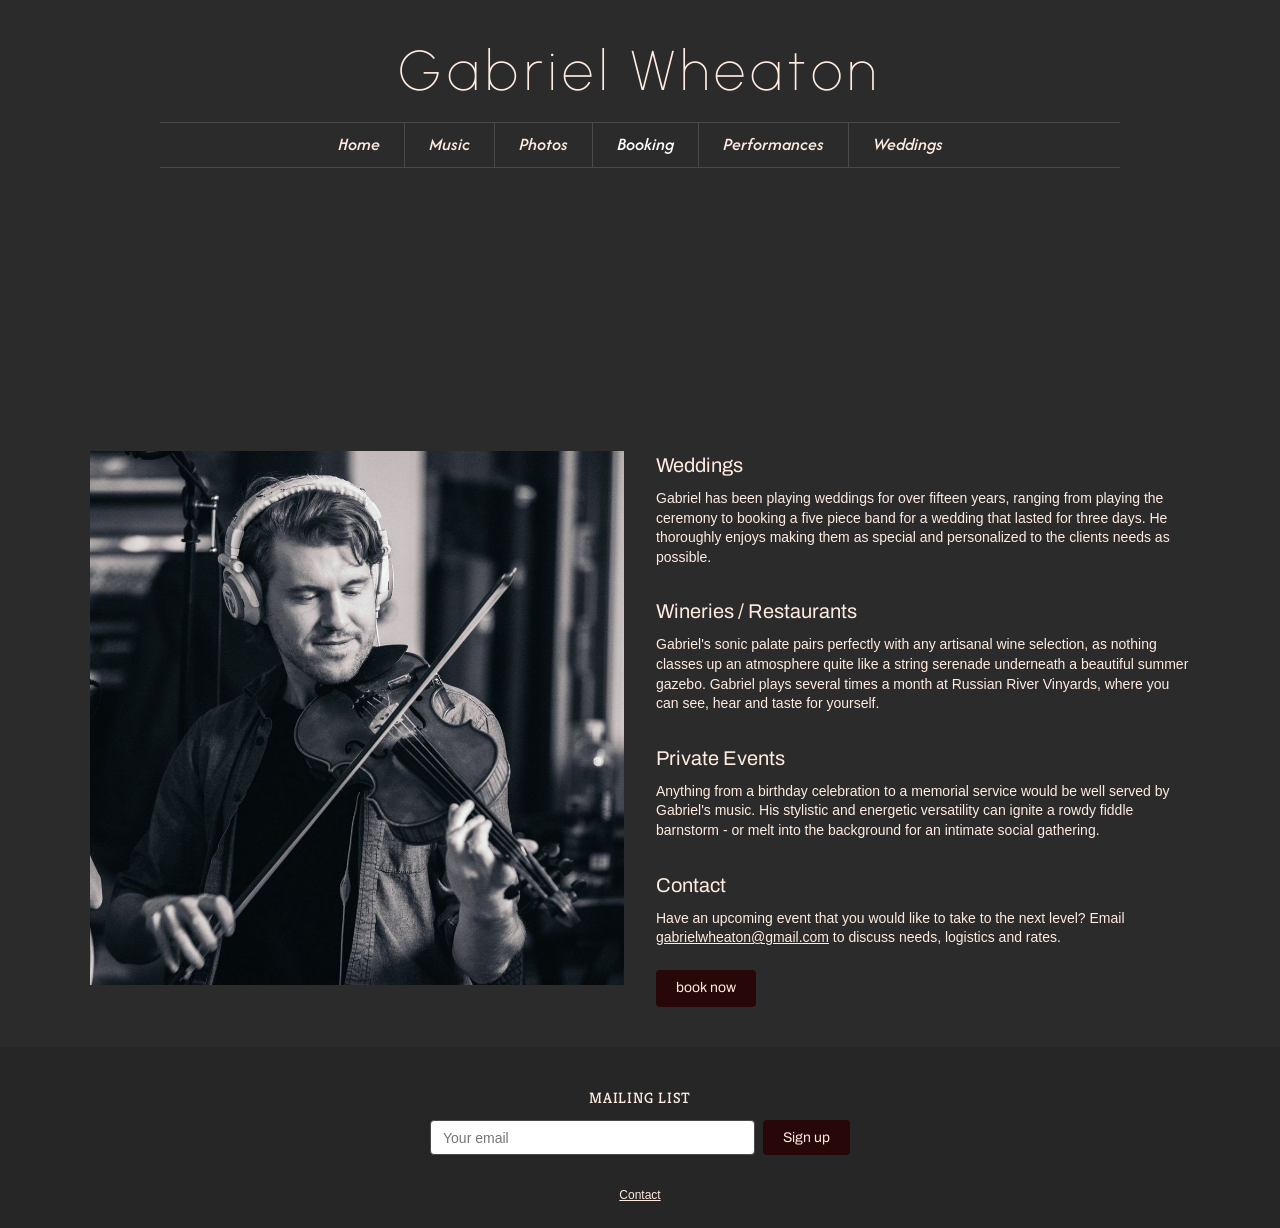
==== booking.html @ 05e85350 "Add Music, Photos, Booking, Performances and Weddings pages Co-Authored-By: Claude Opus 5.5 <noreply" ====
<!DOCTYPE html>
<html lang="en">
<head>
    <meta charset="UTF-8">
    <meta name="viewport" content="width=device-width, initial-scale=1.0">
    <title>Booking | Gabriel Wheaton</title>
    <link rel="preconnect" href="https://fonts.googleapis.com">
    <link rel="preconnect" href="https://fonts.gstatic.com" crossorigin>
    <link href="https://fonts.googleapis.com/css2?family=Afacad:ital,wght@1,500&family=Archivo:wght@400;700&family=Kreon&family=Urbanist:wght@100&display=swap" rel="stylesheet">
    <link rel="stylesheet" href="styles.css">
</head>
<body>
    <header class="site-header">
        <h1 class="page-title"><a href="index.html">Gabriel Wheaton</a></h1>
        <nav class="main-nav">
            <ul>
                <li><a href="index.html">Home</a></li>
                <li><a href="music.html">Music</a></li>
                <li><a href="photos.html">Photos</a></li>
                <li class="selected"><a href="booking.html">Booking</a></li>
                <li><a href="performances.html">Performances</a></li>
                <li><a href="weddings.html">Weddings</a></li>
            </ul>
        </nav>
        <div class="header-media"></div>
    </header>

    <main>
        <section class="section">
            <div class="columns">
                <div class="column">
                    <img class="square-photo" src="images/booking.jpg" alt="Gabriel Wheaton playing violin">
                </div>
                <div class="column text">
                    <h2>Weddings</h2>
                    <p>Gabriel has been playing weddings for over fifteen years, ranging from playing the ceremony to booking a five piece band for a wedding that lasted for three days. He thoroughly enjoys making them as special and personalized to the clients needs as possible.</p>
                    <h2>Wineries / Restaurants</h2>
                    <p>Gabriel's sonic palate pairs perfectly with any artisanal wine selection, as nothing classes up an atmosphere quite like a string serenade underneath a beautiful summer gazebo. Gabriel plays several times a month at Russian River Vinyards, where you can see, hear and taste for yourself.</p>
                    <h2>Private Events</h2>
                    <p>Anything from a birthday celebration to a memorial service would be well served by Gabriel's music. His stylistic and energetic versatility can ignite a rowdy fiddle barnstorm - or melt into the background for an intimate social gathering.</p>
                    <h2>Contact</h2>
                    <p>Have an upcoming event that you would like to take to the next level? Email <a href="mailto:gabrielwheaton@gmail.com">gabrielwheaton@gmail.com</a> to discuss needs, logistics and rates.</p>
                    <a class="button" href="mailto:gabrielwheaton@gmail.com">book now</a>
                </div>
            </div>
        </section>
    </main>

    <footer class="site-footer">
        <form class="mailing-list" action="#" onsubmit="return false;">
            <h3>Mailing List</h3>
            <div class="control">
                <input type="email" placeholder="Your email" required>
                <button type="submit" class="button">Sign up</button>
            </div>
        </form>
        <nav class="footer-nav">
            <ul>
                <li><a href="mailto:gabrielwheaton@gmail.com">Contact</a></li>
            </ul>
        </nav>
    </footer>
</body>
</html>
---- styles.css ----
:root {
    --text: hsl(21, 100%, 94%);
    --nav-hover: #fff;
    --page-bg: hsl(0, 0%, 17%);
    --section-alt-bg: hsl(0, 0%, 15%);
    --divider: hsl(0, 0%, 29%);
    --button: hsl(0, 69%, 9%);
    --button-hover: hsl(0, 34%, 34%);
}

* {
    box-sizing: border-box;
    margin: 0;
    padding: 0;
}

body {
    background: var(--page-bg);
    color: var(--text);
    font-family: Arial, Helvetica, sans-serif;
    font-size: 14px;
    line-height: 1.4;
}

a {
    color: var(--text);
}

.site-header {
    text-align: center;
    padding-top: 2.5rem;
}

.page-title {
    font-family: 'Urbanist', sans-serif;
    font-weight: 100;
    font-size: 56px;
    letter-spacing: 0.1em;
    line-height: 1.1;
    padding: 0 1rem;
}

.page-title a {
    text-decoration: none;
}

.main-nav ul {
    list-style: none;
    display: flex;
    flex-wrap: wrap;
    justify-content: center;
    margin: 1.25rem auto 0;
    max-width: 960px;
    border-top: 1px solid var(--divider);
    border-bottom: 1px solid var(--divider);
}

.main-nav li + li {
    border-left: 1px solid var(--divider);
}

.main-nav a {
    display: block;
    padding: 0.6rem 1.5rem;
    font-family: 'Afacad', sans-serif;
    font-style: italic;
    font-weight: 500;
    font-size: 18px;
    text-decoration: none;
    transition: color 0.2s;
}

.main-nav a:hover,
.main-nav .selected a {
    color: var(--nav-hover);
}

.header-media {
    height: 27vh;
    background: var(--page-bg);
}

.section {
    position: relative;
    overflow: hidden;
    padding: 2.5rem 1.5rem;
}

.section-bg {
    position: absolute;
    inset: 0;
    background-size: cover;
    background-position: 65% center;
    background-attachment: fixed;
    opacity: 0.16;
}

.columns {
    position: relative;
    display: grid;
    grid-template-columns: 1fr 1fr;
    gap: 2rem;
    max-width: 1100px;
    margin: 0 auto;
}

.bio-section {
    padding-top: 4rem;
    padding-bottom: 4rem;
}

.bio-section p {
    margin-bottom: 1em;
}

.video {
    position: relative;
    aspect-ratio: 16 / 9;
}

.video iframe {
    position: absolute;
    inset: 0;
    width: 100%;
    height: 100%;
    border: 0;
}

.narrow {
    position: relative;
    max-width: 720px;
    margin: 0 auto;
}

.text h2 {
    font-family: 'Archivo', sans-serif;
    font-weight: 400;
    font-size: 20px;
    margin: 1.5em 0 0.5em;
}

.text h2:first-child {
    margin-top: 0;
}

.text p {
    margin-bottom: 1em;
}

.text a.button {
    display: inline-block;
    margin-top: 0.5rem;
    text-decoration: none;
}

blockquote {
    margin: 1.5em 0;
    padding-left: 1rem;
    border-left: 2px solid var(--divider);
}

.stack {
    display: flex;
    flex-direction: column;
    align-items: center;
    gap: 2.5rem;
}

.bandcamp {
    width: 350px;
    max-width: 100%;
    height: 470px;
    border: 0;
}

.square-photo {
    width: 100%;
    aspect-ratio: 1;
    object-fit: cover;
    display: block;
}

.gallery {
    display: grid;
    grid-template-columns: repeat(auto-fill, minmax(220px, 1fr));
    gap: 0.75rem;
    max-width: 1100px;
    margin: 0 auto;
}

.gallery img {
    width: 100%;
    aspect-ratio: 1;
    object-fit: cover;
    display: block;
    transition: opacity 0.2s;
}

.gallery a:hover img {
    opacity: 0.8;
}

.weddings-hero {
    min-height: 80vh;
    display: flex;
    align-items: flex-end;
    padding-bottom: 4rem;
    background-size: cover;
    background-position: center;
    box-shadow: inset 0 -60vh 60vh -20vh rgba(0, 0, 0, 0.75);
}

.site-footer {
    background: var(--section-alt-bg);
    padding: 2.5rem 1.5rem 1.5rem;
    text-align: center;
}

.mailing-list h3 {
    font-family: 'Kreon', serif;
    font-weight: 400;
    font-size: 15px;
    text-transform: uppercase;
    letter-spacing: 0.05em;
    margin-bottom: 0.75rem;
}

.mailing-list .control {
    display: flex;
    justify-content: center;
    gap: 0.5rem;
    max-width: 420px;
    margin: 0 auto;
}

.mailing-list input {
    flex: 1;
    min-width: 0;
    padding: 0.55rem 0.75rem;
    border: 1px solid var(--divider);
    border-radius: 4px;
    background: #fff;
    color: #222;
    font-size: 14px;
}

.button {
    padding: 0.55rem 1.25rem;
    background: var(--button);
    color: var(--text);
    border: 0;
    border-radius: 4px;
    font-family: 'Archivo', sans-serif;
    font-size: 14px;
    cursor: pointer;
    transition: background 0.2s;
}

.button:hover {
    background: var(--button-hover);
}

.footer-nav ul {
    list-style: none;
    margin-top: 2rem;
    font-size: 12px;
}

@media (max-width: 700px) {
    .page-title {
        font-size: 38px;
    }

    .main-nav li + li {
        border-left: 0;
    }

    .main-nav a {
        padding: 0.4rem 0.9rem;
    }

    .header-media {
        height: 12vh;
    }

    .columns {
        grid-template-columns: 1fr;
    }

    .bio-section .column:empty {
        display: none;
    }

    .section-bg {
        background-attachment: scroll;
    }
}
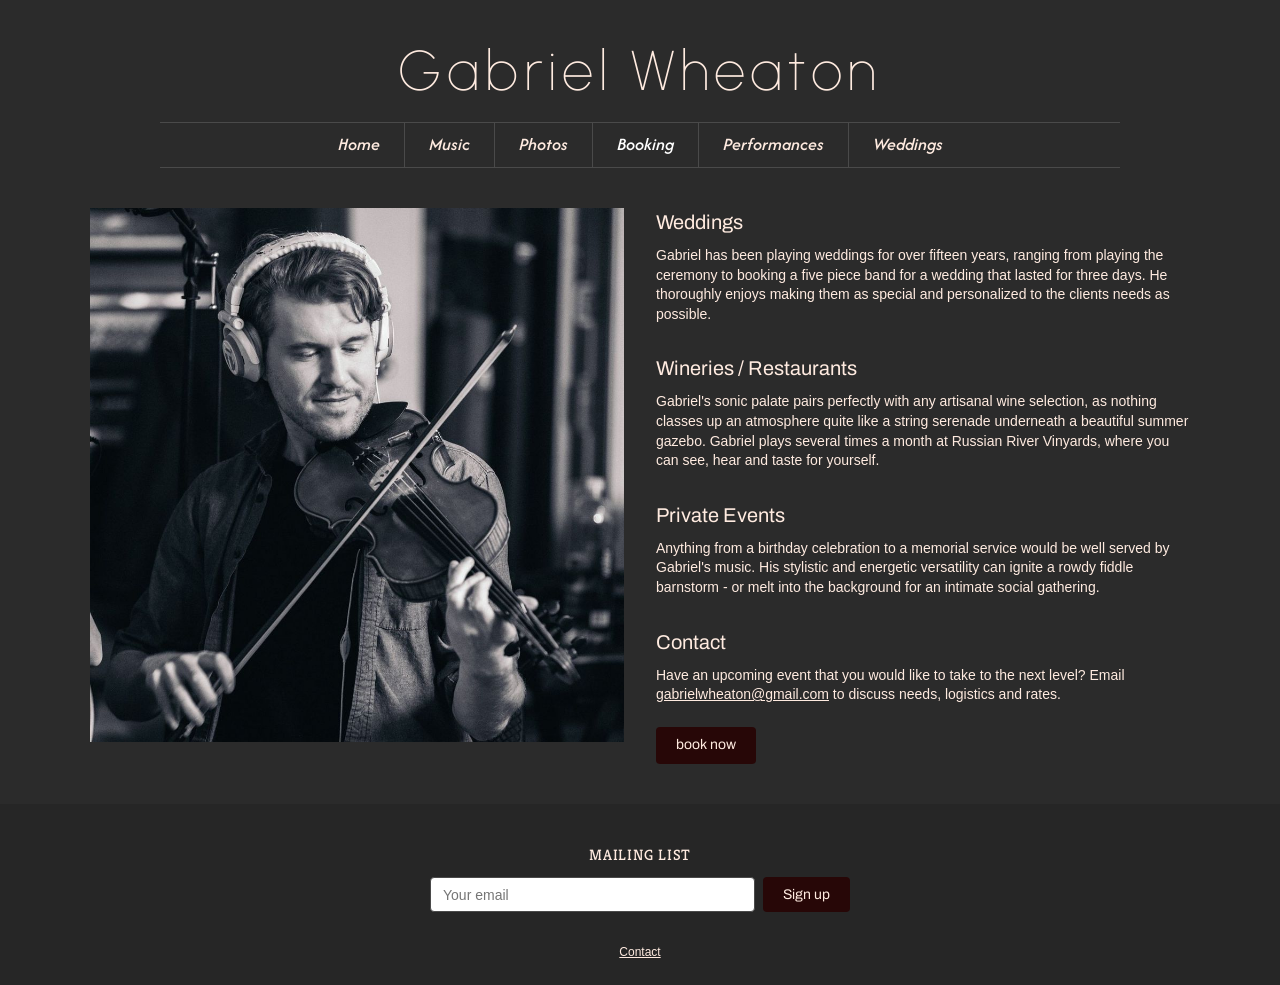
==== commit da717924: "Remove empty header block that left a gap under the menu Co-Authored-By: Claude Opus 5.5 <noreply@an" ====
--- a/booking.html
+++ b/booking.html
@@ -22,7 +22,6 @@
                 <li><a href="weddings.html">Weddings</a></li>
             </ul>
         </nav>
-        <div class="header-media"></div>
     </header>
 
     <main>
--- a/styles.css
+++ b/styles.css
@@ -73,11 +73,6 @@
 .main-nav a:hover,
 .main-nav .selected a {
     color: var(--nav-hover);
-}
-
-.header-media {
-    height: 27vh;
-    background: var(--page-bg);
 }
 
 .section {
@@ -279,10 +274,6 @@
         padding: 0.4rem 0.9rem;
     }
 
-    .header-media {
-        height: 12vh;
-    }
-
     .columns {
         grid-template-columns: 1fr;
     }
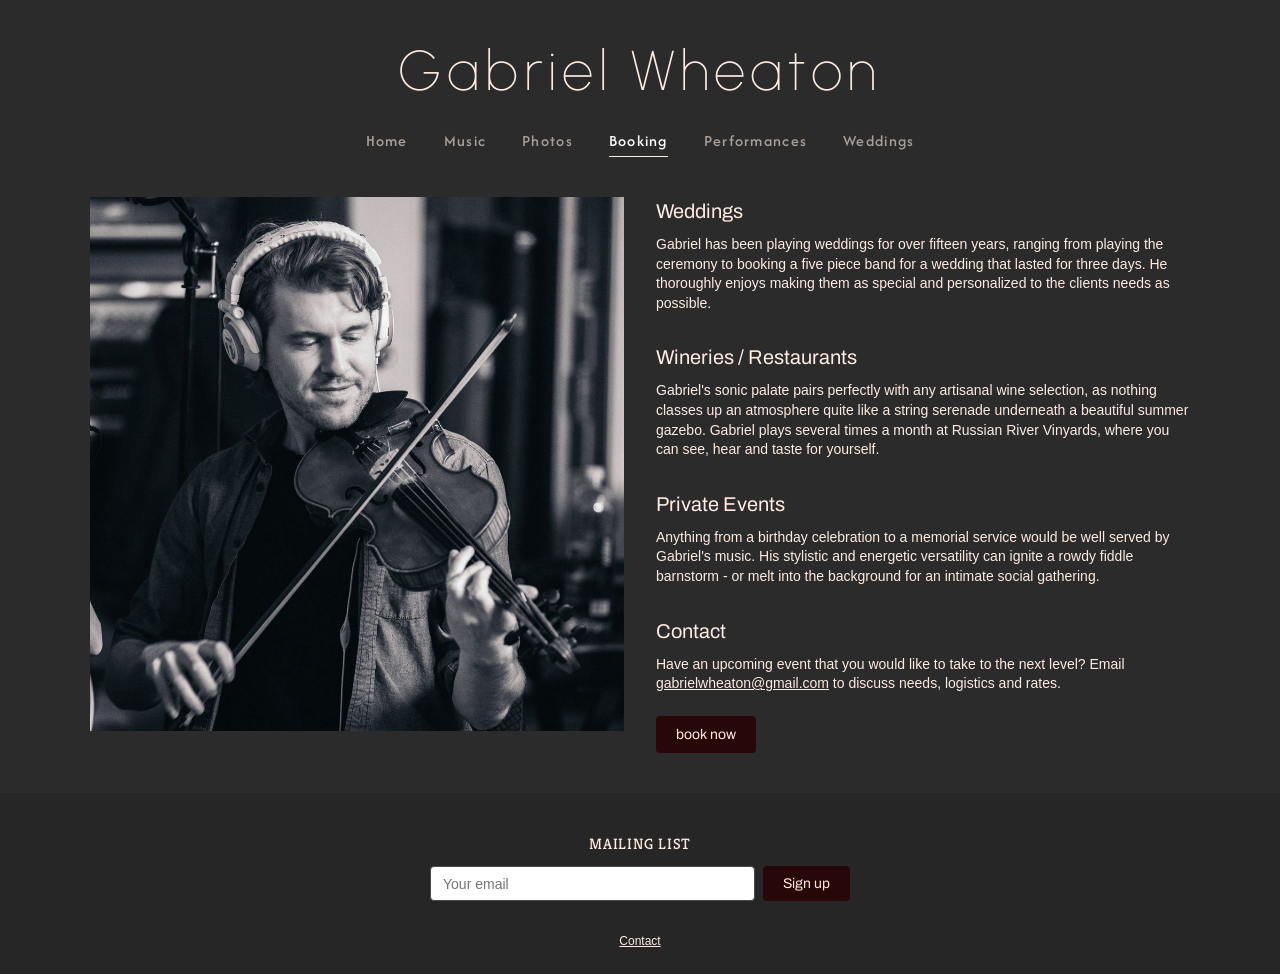
==== commit 3babc97f: "Use upright Afacad for menu text Co-Authored-By: Claude Haiku 5.5 <noreply@anthropic.com>" ====
--- a/booking.html
+++ b/booking.html
@@ -6,7 +6,7 @@
     <title>Booking | Gabriel Wheaton</title>
     <link rel="preconnect" href="https://fonts.googleapis.com">
     <link rel="preconnect" href="https://fonts.gstatic.com" crossorigin>
-    <link href="https://fonts.googleapis.com/css2?family=Afacad:ital,wght@1,500&family=Archivo:wght@400;700&family=Kreon&family=Urbanist:wght@100&display=swap" rel="stylesheet">
+    <link href="https://fonts.googleapis.com/css2?family=Afacad:ital,wght@0,500;1,500&family=Archivo:wght@400;700&family=Kreon&family=Urbanist:wght@100&display=swap" rel="stylesheet">
     <link rel="stylesheet" href="styles.css">
 </head>
 <body>
--- a/styles.css
+++ b/styles.css
@@ -49,30 +49,32 @@
     display: flex;
     flex-wrap: wrap;
     justify-content: center;
-    margin: 1.25rem auto 0;
+    gap: 0.5rem 2.25rem;
+    margin: 1.5rem auto 0;
     max-width: 960px;
-    border-top: 1px solid var(--divider);
-    border-bottom: 1px solid var(--divider);
-}
-
-.main-nav li + li {
-    border-left: 1px solid var(--divider);
 }
 
 .main-nav a {
-    display: block;
-    padding: 0.6rem 1.5rem;
+    display: inline-block;
+    padding: 0.25rem 0;
     font-family: 'Afacad', sans-serif;
-    font-style: italic;
+    font-style: normal;
     font-weight: 500;
-    font-size: 18px;
+    font-size: 16px;
+    letter-spacing: 0.08em;
     text-decoration: none;
-    transition: color 0.2s;
+    color: rgba(255, 235, 224, 0.6);
+    border-bottom: 1px solid transparent;
+    transition: color 0.2s, border-color 0.2s;
 }
 
 .main-nav a:hover,
 .main-nav .selected a {
     color: var(--nav-hover);
+}
+
+.main-nav .selected a {
+    border-bottom-color: var(--text);
 }
 
 .section {
@@ -266,12 +268,12 @@
         font-size: 38px;
     }
 
-    .main-nav li + li {
-        border-left: 0;
+    .main-nav ul {
+        gap: 0.5rem 1.25rem;
     }
 
     .main-nav a {
-        padding: 0.4rem 0.9rem;
+        font-size: 14px;
     }
 
     .columns {
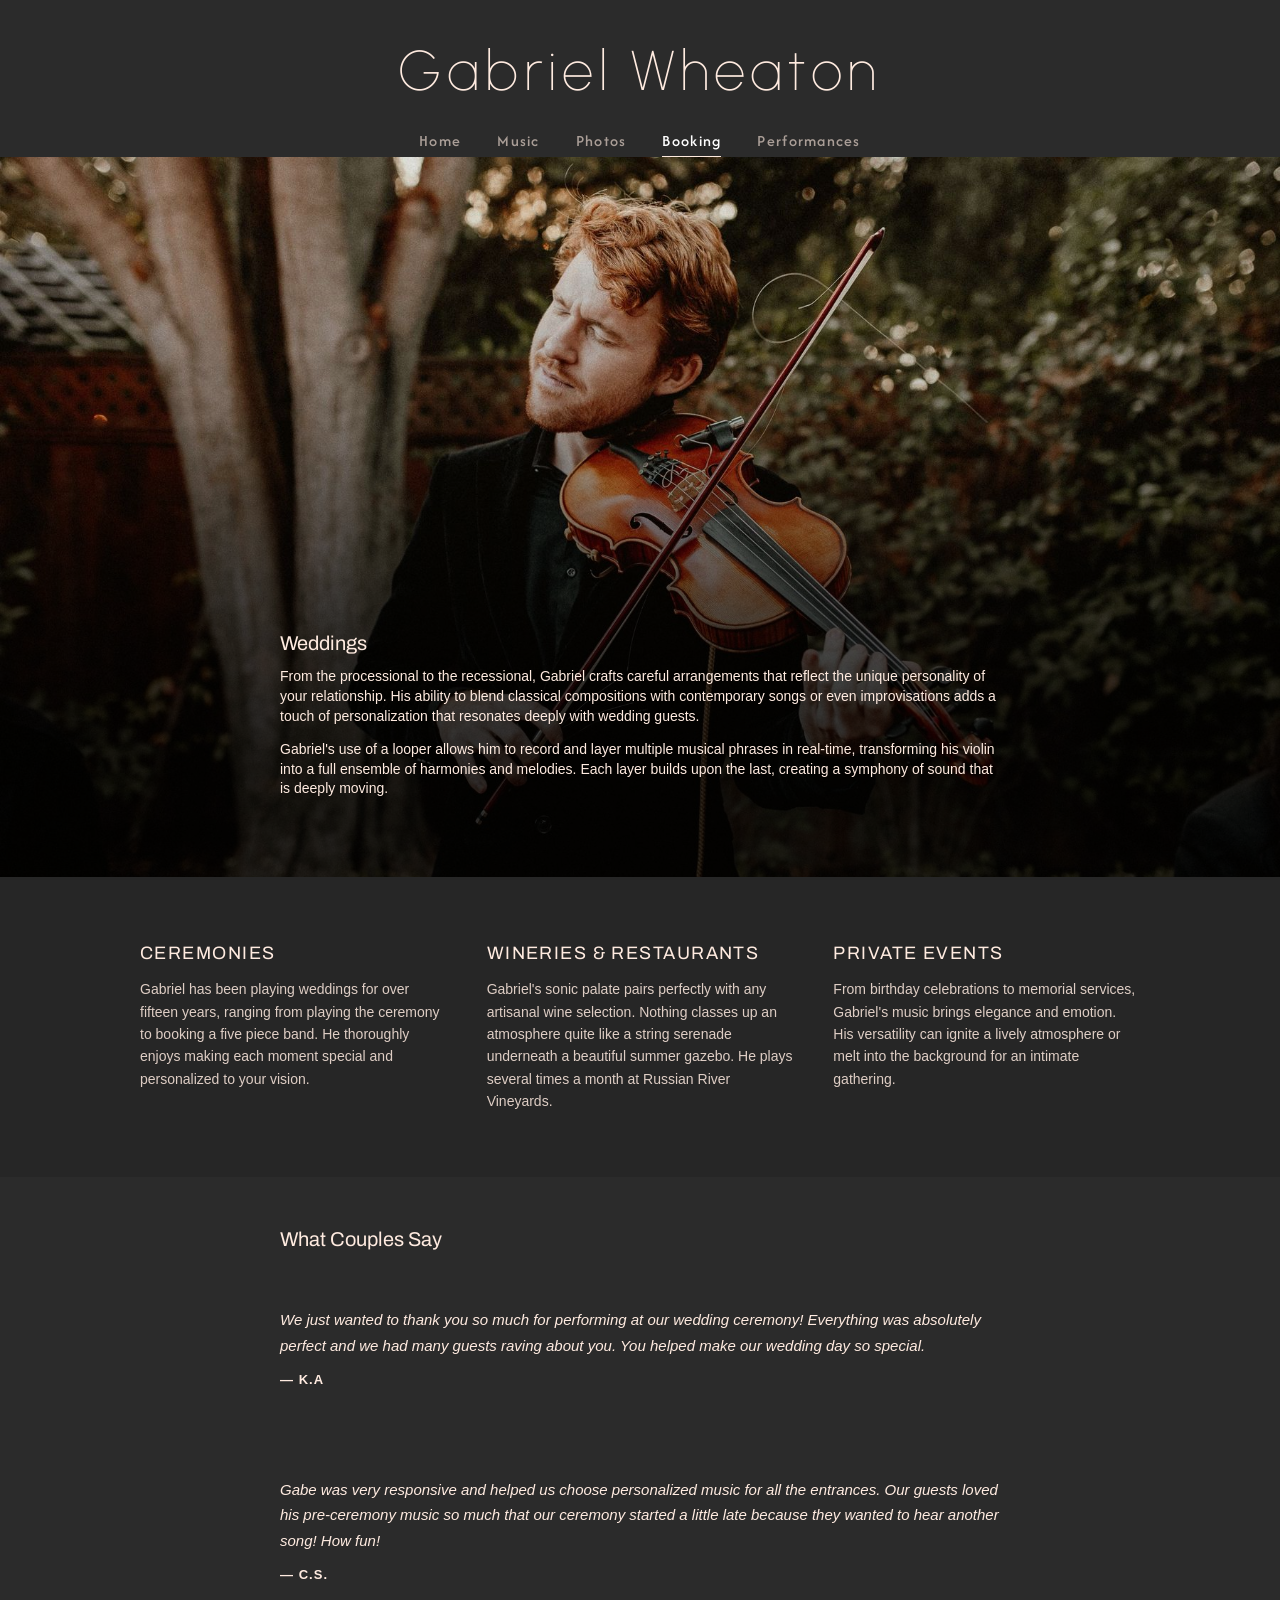
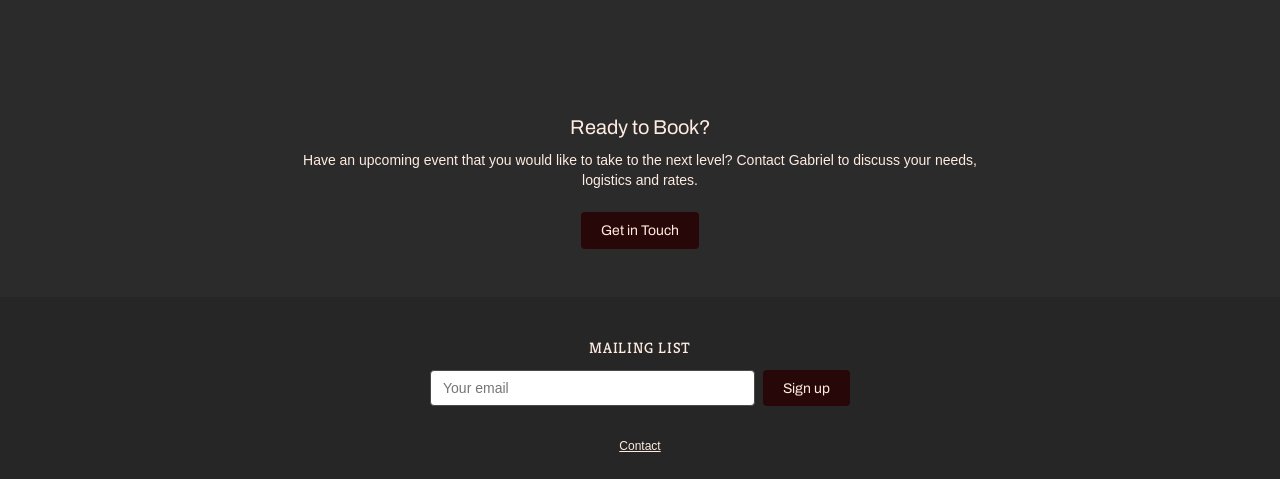
==== commit f17834d9: "Consolidate Booking and Weddings into one page - Merge weddings hero and testimonials into booking p" ====
--- a/booking.html
+++ b/booking.html
@@ -19,28 +19,57 @@
                 <li><a href="photos.html">Photos</a></li>
                 <li class="selected"><a href="booking.html">Booking</a></li>
                 <li><a href="performances.html">Performances</a></li>
-                <li><a href="weddings.html">Weddings</a></li>
             </ul>
         </nav>
     </header>
 
     <main>
-        <section class="section">
-            <div class="columns">
-                <div class="column">
-                    <img class="square-photo" src="images/booking.jpg" alt="Gabriel Wheaton playing violin">
+        <section class="section weddings-hero" style="background-image: url('images/weddings.jpg');">
+            <div class="narrow text">
+                <h2>Weddings</h2>
+                <p>From the processional to the recessional, Gabriel crafts careful arrangements that reflect the unique personality of your relationship. His ability to blend classical compositions with contemporary songs or even improvisations adds a touch of personalization that resonates deeply with wedding guests.</p>
+                <p>Gabriel's use of a looper allows him to record and layer multiple musical phrases in real-time, transforming his violin into a full ensemble of harmonies and melodies. Each layer builds upon the last, creating a symphony of sound that is deeply moving.</p>
+            </div>
+        </section>
+
+        <section class="section booking-services">
+            <div class="services-grid">
+                <div class="service-card">
+                    <h3>Ceremonies</h3>
+                    <p>Gabriel has been playing weddings for over fifteen years, ranging from playing the ceremony to booking a five piece band. He thoroughly enjoys making each moment special and personalized to your vision.</p>
                 </div>
-                <div class="column text">
-                    <h2>Weddings</h2>
-                    <p>Gabriel has been playing weddings for over fifteen years, ranging from playing the ceremony to booking a five piece band for a wedding that lasted for three days. He thoroughly enjoys making them as special and personalized to the clients needs as possible.</p>
-                    <h2>Wineries / Restaurants</h2>
-                    <p>Gabriel's sonic palate pairs perfectly with any artisanal wine selection, as nothing classes up an atmosphere quite like a string serenade underneath a beautiful summer gazebo. Gabriel plays several times a month at Russian River Vinyards, where you can see, hear and taste for yourself.</p>
-                    <h2>Private Events</h2>
-                    <p>Anything from a birthday celebration to a memorial service would be well served by Gabriel's music. His stylistic and energetic versatility can ignite a rowdy fiddle barnstorm - or melt into the background for an intimate social gathering.</p>
-                    <h2>Contact</h2>
-                    <p>Have an upcoming event that you would like to take to the next level? Email <a href="mailto:gabrielwheaton@gmail.com">gabrielwheaton@gmail.com</a> to discuss needs, logistics and rates.</p>
-                    <a class="button" href="mailto:gabrielwheaton@gmail.com">book now</a>
+                <div class="service-card">
+                    <h3>Wineries & Restaurants</h3>
+                    <p>Gabriel's sonic palate pairs perfectly with any artisanal wine selection. Nothing classes up an atmosphere quite like a string serenade underneath a beautiful summer gazebo. He plays several times a month at Russian River Vineyards.</p>
                 </div>
+                <div class="service-card">
+                    <h3>Private Events</h3>
+                    <p>From birthday celebrations to memorial services, Gabriel's music brings elegance and emotion. His versatility can ignite a lively atmosphere or melt into the background for an intimate gathering.</p>
+                </div>
+            </div>
+        </section>
+
+        <section class="section booking-testimonials">
+            <div class="narrow text">
+                <h2>What Couples Say</h2>
+                <div class="testimonials">
+                    <blockquote>
+                        <p>We just wanted to thank you so much for performing at our wedding ceremony! Everything was absolutely perfect and we had many guests raving about you. You helped make our wedding day so special.</p>
+                        <p><strong>— K.A</strong></p>
+                    </blockquote>
+                    <blockquote>
+                        <p>Gabe was very responsive and helped us choose personalized music for all the entrances. Our guests loved his pre-ceremony music so much that our ceremony started a little late because they wanted to hear another song! How fun!</p>
+                        <p><strong>— C.S.</strong></p>
+                    </blockquote>
+                </div>
+            </div>
+        </section>
+
+        <section class="section booking-cta">
+            <div class="narrow text">
+                <h2>Ready to Book?</h2>
+                <p>Have an upcoming event that you would like to take to the next level? Contact Gabriel to discuss your needs, logistics and rates.</p>
+                <a class="button" href="mailto:gabrielwheaton@gmail.com">Get in Touch</a>
             </div>
         </section>
     </main>
--- a/styles.css
+++ b/styles.css
@@ -207,6 +207,76 @@
     box-shadow: inset 0 -60vh 60vh -20vh rgba(0, 0, 0, 0.75);
 }
 
+.booking-services {
+    background: var(--section-alt-bg);
+}
+
+.services-grid {
+    display: grid;
+    grid-template-columns: repeat(auto-fit, minmax(280px, 1fr));
+    gap: 2.5rem;
+    max-width: 1000px;
+    margin: 0 auto;
+}
+
+.service-card {
+    padding: 1.5rem 0;
+}
+
+.service-card h3 {
+    font-family: 'Archivo', sans-serif;
+    font-weight: 400;
+    font-size: 18px;
+    margin-bottom: 0.75rem;
+    text-transform: uppercase;
+    letter-spacing: 0.08em;
+}
+
+.service-card p {
+    font-size: 14px;
+    line-height: 1.6;
+    color: rgba(255, 235, 224, 0.85);
+}
+
+.booking-testimonials {
+    padding-top: 3rem;
+    padding-bottom: 3rem;
+}
+
+.testimonials {
+    display: grid;
+    gap: 2rem;
+    margin-top: 2rem;
+}
+
+.testimonials blockquote {
+    border: none;
+    padding: 0;
+    font-size: 15px;
+    font-style: italic;
+    line-height: 1.7;
+}
+
+.testimonials blockquote p {
+    margin-bottom: 0.5rem;
+}
+
+.testimonials blockquote strong {
+    font-style: normal;
+    font-size: 13px;
+    text-transform: uppercase;
+    letter-spacing: 0.08em;
+}
+
+.booking-cta {
+    text-align: center;
+    padding: 3rem 1.5rem;
+}
+
+.booking-cta .button {
+    margin-top: 1rem;
+}
+
 .site-footer {
     background: var(--section-alt-bg);
     padding: 2.5rem 1.5rem 1.5rem;
